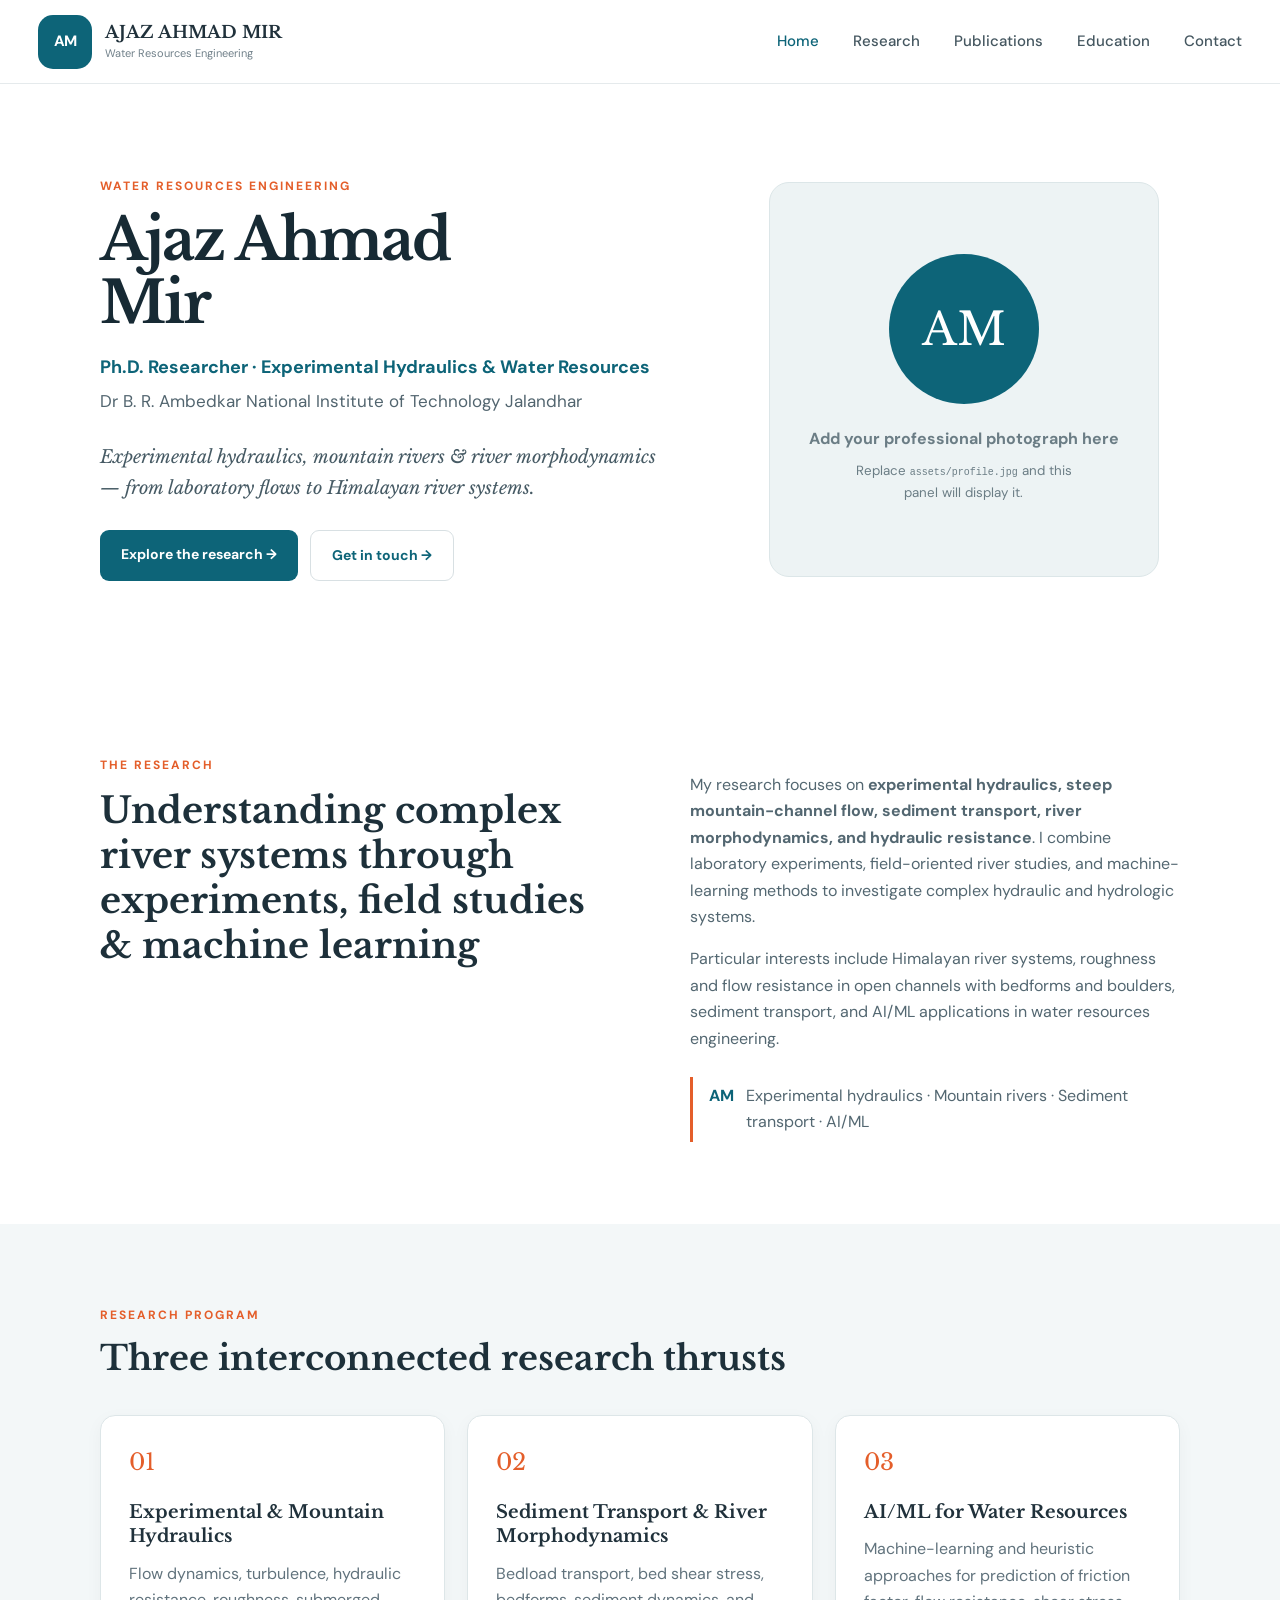
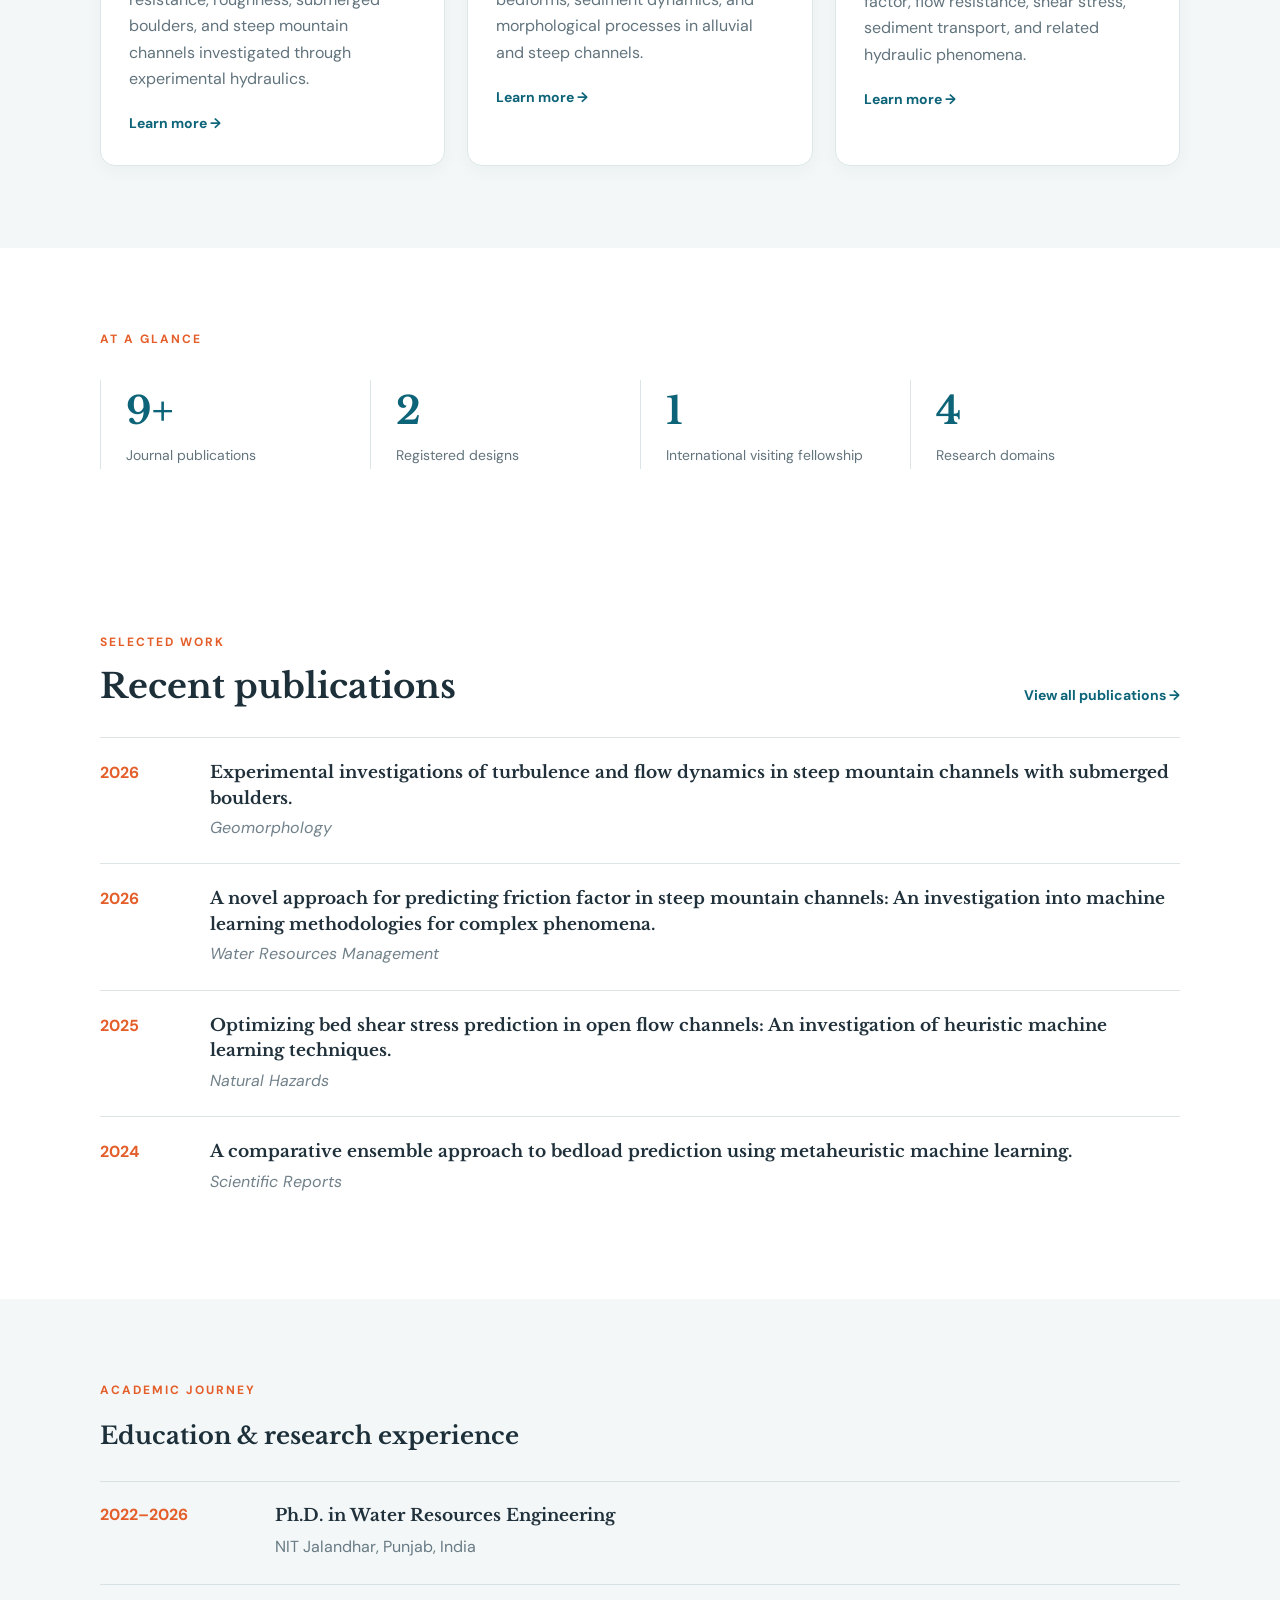
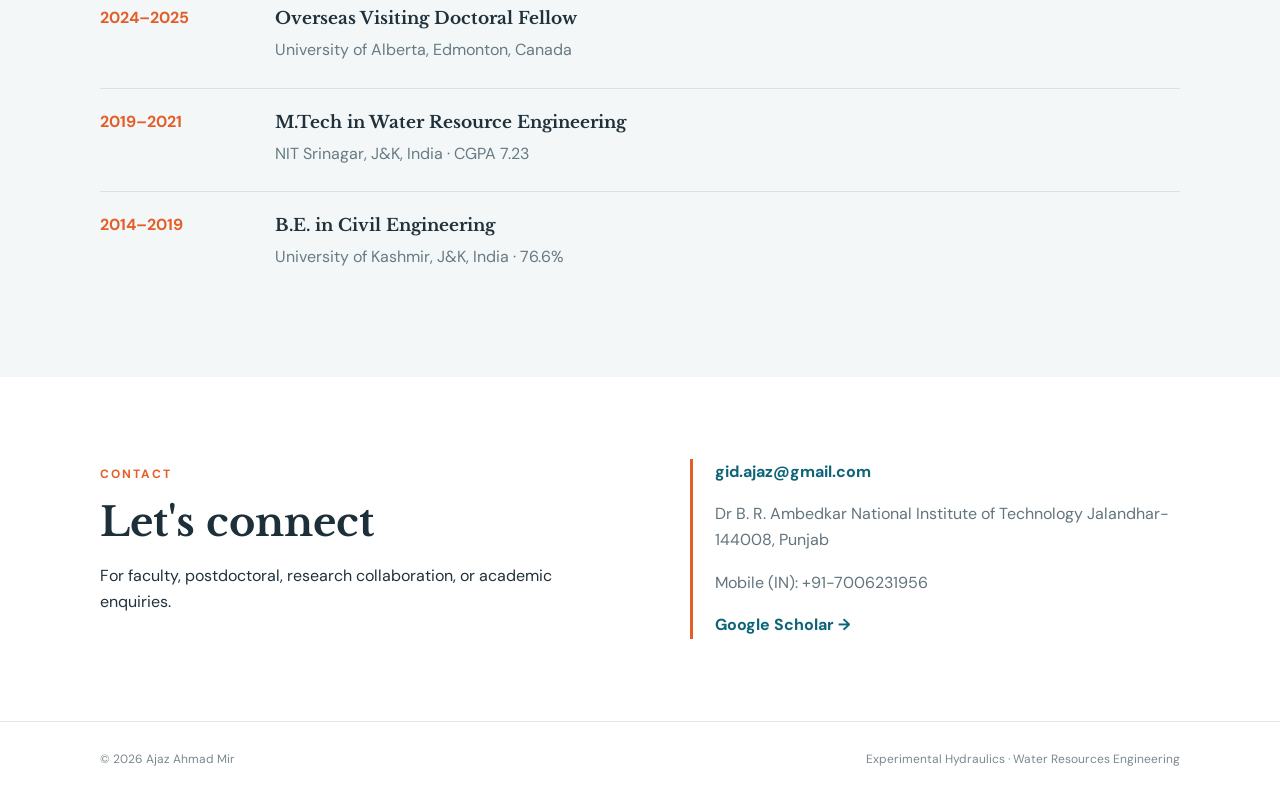
==== index.html @ 6a866491 "Add files via upload" ====
<!DOCTYPE html>
<html lang="en">
<head>
  <meta charset="UTF-8">
  <meta name="viewport" content="width=device-width, initial-scale=1.0">
  <title>Ajaz Ahmad Mir | Water Resources Engineering</title>
  <meta name="description" content="Ajaz Ahmad Mir — research in experimental hydraulics, mountain rivers, sediment transport, river morphodynamics, and AI/ML applications in water resources engineering.">
  <link rel="preconnect" href="https://fonts.googleapis.com">
  <link rel="preconnect" href="https://fonts.gstatic.com" crossorigin>
  <link href="https://fonts.googleapis.com/css2?family=DM+Sans:wght@400;500;600;700&family=Libre+Baskerville:wght@400;700&display=swap" rel="stylesheet">
  <link rel="stylesheet" href="assets/style.css">
</head>
<body>
<header class="site-header">
  <div class="nav-wrap">
    <a class="brand" href="index.html">
      <span class="brand-mark"><span>AM</span></span>
      <span class="brand-text"><strong>AJAZ AHMAD MIR</strong><small>Water Resources Engineering</small></span>
    </a>
    <button class="menu-toggle" aria-label="Open menu">☰</button>
    <nav class="nav">
      <a class="active" href="index.html">Home</a>
      <a href="research.html">Research</a>
      <a href="publications.html">Publications</a>
      <a href="#education">Education</a>
      <a href="#contact">Contact</a>
    </nav>
  </div>
</header>

<main>
<section class="hero section">
  <div class="hero-copy">
    <div class="eyebrow">WATER RESOURCES ENGINEERING</div>
    <h1>Ajaz Ahmad<br>Mir</h1>
    <p class="role">Ph.D. Researcher · Experimental Hydraulics &amp; Water Resources</p>
    <p class="affiliation">Dr B. R. Ambedkar National Institute of Technology Jalandhar</p>
    <p class="tagline"><em>Experimental hydraulics, mountain rivers &amp; river morphodynamics — from laboratory flows to Himalayan river systems.</em></p>
    <div class="buttons">
      <a class="button primary" href="research.html">Explore the research →</a>
      <a class="button secondary" href="#contact">Get in touch →</a>
    </div>
  </div>
  <div class="hero-visual">
    <div class="portrait-placeholder">
      <div class="portrait-initials">AM</div>
      <p>Add your professional photograph here</p>
      <small>Replace <code>assets/profile.jpg</code> and this panel will display it.</small>
    </div>
  </div>
</section>

<section class="intro section">
  <div class="intro-grid">
    <div>
      <div class="eyebrow">THE RESEARCH</div>
      <h2>Understanding complex river systems through experiments, field studies &amp; machine learning</h2>
    </div>
    <div class="intro-text">
      <p>My research focuses on <strong>experimental hydraulics, steep mountain-channel flow, sediment transport, river morphodynamics, and hydraulic resistance</strong>. I combine laboratory experiments, field-oriented river studies, and machine-learning methods to investigate complex hydraulic and hydrologic systems.</p>
      <p>Particular interests include Himalayan river systems, roughness and flow resistance in open channels with bedforms and boulders, sediment transport, and AI/ML applications in water resources engineering.</p>
      <div class="signature-note"><strong>AM</strong><span>Experimental hydraulics · Mountain rivers · Sediment transport · AI/ML</span></div>
    </div>
  </div>
</section>

<section class="program section section-tint">
  <div class="eyebrow">RESEARCH PROGRAM</div>
  <h2>Three interconnected research thrusts</h2>
  <div class="cards">
    <article class="card">
      <span class="number">01</span>
      <h3>Experimental &amp; Mountain Hydraulics</h3>
      <p>Flow dynamics, turbulence, hydraulic resistance, roughness, submerged boulders, and steep mountain channels investigated through experimental hydraulics.</p>
      <a href="research.html#hydraulics">Learn more →</a>
    </article>
    <article class="card">
      <span class="number">02</span>
      <h3>Sediment Transport &amp; River Morphodynamics</h3>
      <p>Bedload transport, bed shear stress, bedforms, sediment dynamics, and morphological processes in alluvial and steep channels.</p>
      <a href="research.html#sediment">Learn more →</a>
    </article>
    <article class="card">
      <span class="number">03</span>
      <h3>AI/ML for Water Resources</h3>
      <p>Machine-learning and heuristic approaches for prediction of friction factor, flow resistance, shear stress, sediment transport, and related hydraulic phenomena.</p>
      <a href="research.html#ml">Learn more →</a>
    </article>
  </div>
</section>

<section class="highlights section">
  <div class="eyebrow">AT A GLANCE</div>
  <div class="stats">
    <div><strong>9+</strong><span>Journal publications</span></div>
    <div><strong>2</strong><span>Registered designs</span></div>
    <div><strong>1</strong><span>International visiting fellowship</span></div>
    <div><strong>4</strong><span>Research domains</span></div>
  </div>
</section>

<section class="selected section">
  <div class="section-heading">
    <div><div class="eyebrow">SELECTED WORK</div><h2>Recent publications</h2></div>
    <a class="text-link" href="publications.html">View all publications →</a>
  </div>
  <div class="publication-list">
    <article>
      <span class="pub-year">2026</span>
      <div><h3>Experimental investigations of turbulence and flow dynamics in steep mountain channels with submerged boulders.</h3><p><em>Geomorphology</em></p></div>
    </article>
    <article>
      <span class="pub-year">2026</span>
      <div><h3>A novel approach for predicting friction factor in steep mountain channels: An investigation into machine learning methodologies for complex phenomena.</h3><p><em>Water Resources Management</em></p></div>
    </article>
    <article>
      <span class="pub-year">2025</span>
      <div><h3>Optimizing bed shear stress prediction in open flow channels: An investigation of heuristic machine learning techniques.</h3><p><em>Natural Hazards</em></p></div>
    </article>
    <article>
      <span class="pub-year">2024</span>
      <div><h3>A comparative ensemble approach to bedload prediction using metaheuristic machine learning.</h3><p><em>Scientific Reports</em></p></div>
    </article>
  </div>
</section>

<section id="education" class="education section section-tint">
  <div class="eyebrow">ACADEMIC JOURNEY</div>
  <h2>Education &amp; research experience</h2>
  <div class="timeline">
    <div><span>2022–2026</span><div><h3>Ph.D. in Water Resources Engineering</h3><p>NIT Jalandhar, Punjab, India</p></div></div>
    <div><span>2024–2025</span><div><h3>Overseas Visiting Doctoral Fellow</h3><p>University of Alberta, Edmonton, Canada</p></div></div>
    <div><span>2019–2021</span><div><h3>M.Tech in Water Resource Engineering</h3><p>NIT Srinagar, J&amp;K, India · CGPA 7.23</p></div></div>
    <div><span>2014–2019</span><div><h3>B.E. in Civil Engineering</h3><p>University of Kashmir, J&amp;K, India · 76.6%</p></div></div>
  </div>
</section>

<section id="contact" class="contact section">
  <div>
    <div class="eyebrow">CONTACT</div>
    <h2>Let's connect</h2>
    <p>For faculty, postdoctoral, research collaboration, or academic enquiries.</p>
  </div>
  <div class="contact-card">
    <a href="mailto:gid.ajaz@gmail.com">gid.ajaz@gmail.com</a>
    <p>Dr B. R. Ambedkar National Institute of Technology Jalandhar-144008, Punjab</p>
    <p>Mobile (IN): +91-7006231956</p>
    <a href="#" aria-label="Add your Google Scholar URL">Google Scholar →</a>
  </div>
</section>
</main>

<footer><span>© 2026 Ajaz Ahmad Mir</span><span>Experimental Hydraulics · Water Resources Engineering</span></footer>
<script src="assets/script.js"></script>
</body>
</html>
---- assets/style.css ----
*{box-sizing:border-box}html{scroll-behavior:smooth}body{margin:0;color:#20313b;background:#fff;font-family:"DM Sans",Arial,sans-serif;line-height:1.65}.site-header{height:84px;border-bottom:1px solid #e5eaec;background:rgba(255,255,255,.96);position:sticky;top:0;z-index:10}.nav-wrap{max-width:1280px;height:100%;margin:auto;padding:0 38px;display:flex;align-items:center;justify-content:space-between}.brand{display:flex;align-items:center;gap:13px;color:#20313b;text-decoration:none}.brand-mark{width:54px;height:54px;border-radius:15px;background:#0d6478;color:#fff;display:grid;place-items:center;font-weight:700;letter-spacing:-1px;font-size:15px}.brand-mark:after{content:"";position:absolute}.brand-text{display:flex;flex-direction:column;line-height:1.15}.brand-text strong{font-family:"Libre Baskerville",serif;font-size:17px}.brand-text small{font-size:11px;color:#71818a;margin-top:4px}.nav{display:flex;gap:34px}.nav a{color:#455760;text-decoration:none;font-size:15px;font-weight:500}.nav a:hover,.nav a.active{color:#0d6478}.menu-toggle{display:none;background:none;border:0;font-size:25px;color:#0d6478}.section{padding:82px max(38px,calc((100vw - 1080px)/2))}.hero{min-height:590px;display:grid;grid-template-columns:1.05fr .8fr;gap:80px;align-items:center}.eyebrow{font-size:12px;letter-spacing:2px;font-weight:700;color:#e45e2a;margin-bottom:12px}.hero h1,.page-hero h1{font-family:"Libre Baskerville",serif;font-size:58px;line-height:1.1;letter-spacing:-2px;margin:0 0 17px;color:#172a34}.role{font-size:18px;color:#0d6478;font-weight:700;margin:0 0 4px}.affiliation{font-size:17px;color:#52656f;margin:0}.tagline{font-family:"Libre Baskerville",serif;font-size:18px;line-height:1.7;margin:27px 0;color:#465a64;max-width:600px}.buttons{display:flex;gap:12px;margin-top:25px}.button{padding:13px 21px;border-radius:9px;text-decoration:none;font-weight:700;font-size:14px}.primary{background:#0d6478;color:#fff}.secondary{border:1px solid #d8e0e3;color:#0d6478;background:#fff}.hero-visual{display:flex;justify-content:center}.portrait-placeholder{width:min(390px,100%);height:395px;border-radius:20px;background:#edf3f4;border:1px solid #dce6e8;display:flex;flex-direction:column;align-items:center;justify-content:center;text-align:center;color:#6b7d85}.portrait-initials{width:150px;height:150px;border-radius:50%;background:#0d6478;color:white;display:grid;place-items:center;font-family:"Libre Baskerville",serif;font-size:45px;margin-bottom:22px}.portrait-placeholder p{margin:0;font-weight:700}.portrait-placeholder small{max-width:250px;margin-top:7px}.portrait-placeholder code{font-size:10px}.intro-grid{display:grid;grid-template-columns:1fr 1fr;gap:100px}.intro h2,.program h2,.highlights h2,.selected h2,.education h2,.contact h2,.research-detail h2,.section h2{font-family:"Libre Baskerville",serif;color:#1d303a;line-height:1.25}.intro h2{font-size:36px;margin:0}.intro-text{font-size:16px;color:#536771}.signature-note{border-left:3px solid #e45e2a;padding:6px 0 6px 16px;margin-top:25px;display:flex;gap:12px}.signature-note strong{color:#0d6478}.section-tint{background:#f3f7f8}.program h2{font-size:34px;margin:0 0 35px}.cards{display:grid;grid-template-columns:repeat(3,1fr);gap:22px}.cards.two{grid-template-columns:repeat(2,1fr)}.card{background:white;border:1px solid #dde6e8;border-radius:15px;padding:28px;box-shadow:0 5px 18px rgba(22,49,61,.04)}.number{display:block;color:#e45e2a;font-family:"Libre Baskerville",serif;font-size:23px;margin-bottom:18px}.card h3{font-family:"Libre Baskerville",serif;font-size:18px;line-height:1.35;margin:0 0 12px}.card p{color:#61737d;margin:0 0 18px}.card a,.text-link{color:#0d6478;text-decoration:none;font-weight:700;font-size:14px}.stats{display:grid;grid-template-columns:repeat(4,1fr);margin-top:30px}.stats div{border-left:1px solid #dbe4e6;padding-left:25px}.stats strong{display:block;font-family:"Libre Baskerville",serif;font-size:38px;color:#0d6478}.stats span{color:#63747d;font-size:14px}.section-heading{display:flex;justify-content:space-between;align-items:end;margin-bottom:30px}.selected h2{margin:0;font-size:34px}.publication-list article{display:grid;grid-template-columns:90px 1fr;gap:20px;padding:22px 0;border-top:1px solid #dce4e6}.pub-year{color:#e45e2a;font-weight:700}.publication-list h3{font-family:"Libre Baskerville",serif;font-size:17px;line-height:1.5;margin:0 0 4px}.publication-list p{margin:0;color:#71818a}.timeline{margin-top:30px}.timeline>div{display:grid;grid-template-columns:150px 1fr;gap:25px;padding:20px 0;border-top:1px solid #d8e2e4}.timeline span{color:#e45e2a;font-weight:700}.timeline h3{margin:0;font-family:"Libre Baskerville",serif;font-size:17px}.timeline p{margin:4px 0;color:#687a83}.contact{display:grid;grid-template-columns:1fr 1fr;gap:100px;align-items:center}.contact h2{font-size:40px;margin:0 0 12px}.contact-card{border-left:3px solid #e45e2a;padding-left:22px}.contact-card a{color:#0d6478;font-weight:700;text-decoration:none}.contact-card p{color:#62747d}.page-hero{padding-top:95px;padding-bottom:80px;background:#f3f7f8}.page-hero h1{font-size:50px;max-width:800px}.page-hero>p{font-size:18px;color:#60727b;max-width:760px}.research-detail{padding-top:30px}.research-detail article{display:grid;grid-template-columns:80px 1fr;gap:25px;padding:70px 0;border-bottom:1px solid #dce4e6}.research-num{font-family:"Libre Baskerville",serif;color:#e45e2a;font-size:25px}.research-detail h2{font-size:32px;margin:0 0 16px}.research-detail p{max-width:780px;color:#5a6d77;font-size:17px}.tags{display:flex;gap:8px;flex-wrap:wrap;margin-top:22px}.tags span{border:1px solid #d8e3e5;border-radius:999px;padding:6px 12px;font-size:12px;color:#536771}.publications-full{padding-top:50px}.pub-block{margin-bottom:65px}.pub-block h2{font-size:28px;margin-bottom:20px}.pubs{list-style:none;padding:0;margin:0}.pubs li{display:grid;grid-template-columns:70px 1fr;gap:20px;padding:19px 0;border-top:1px solid #dce4e6}.pubs li>span{color:#e45e2a;font-weight:700}.pubs li div{color:#52656f}.simple-list{padding-left:20px;color:#52656f}.simple-list li{margin:12px 0}footer{border-top:1px solid #e1e7e8;padding:28px max(38px,calc((100vw - 1080px)/2));display:flex;justify-content:space-between;color:#7a898f;font-size:12px}@media(max-width:800px){.site-header{height:72px}.nav-wrap{padding:0 20px}.nav{display:none;position:absolute;top:72px;left:0;right:0;background:white;padding:20px;flex-direction:column;gap:16px;border-bottom:1px solid #ddd}.nav.open{display:flex}.menu-toggle{display:block}.section{padding:60px 22px}.hero,.intro-grid,.contact{grid-template-columns:1fr;gap:45px}.hero h1{font-size:43px}.hero-visual{order:-1}.portrait-placeholder{height:300px}.cards,.cards.two,.stats{grid-template-columns:1fr}.stats{gap:25px}.stats div{border-left:0;border-top:1px solid #dbe4e6;padding:20px 0 0}.section-heading{display:block}.text-link{display:inline-block;margin-top:10px}.timeline>div,.research-detail article,.pubs li{grid-template-columns:1fr;gap:6px}.page-hero h1{font-size:37px}footer{padding:24px 22px;display:block}footer span{display:block;margin:4px 0}.brand-text small{display:none}}
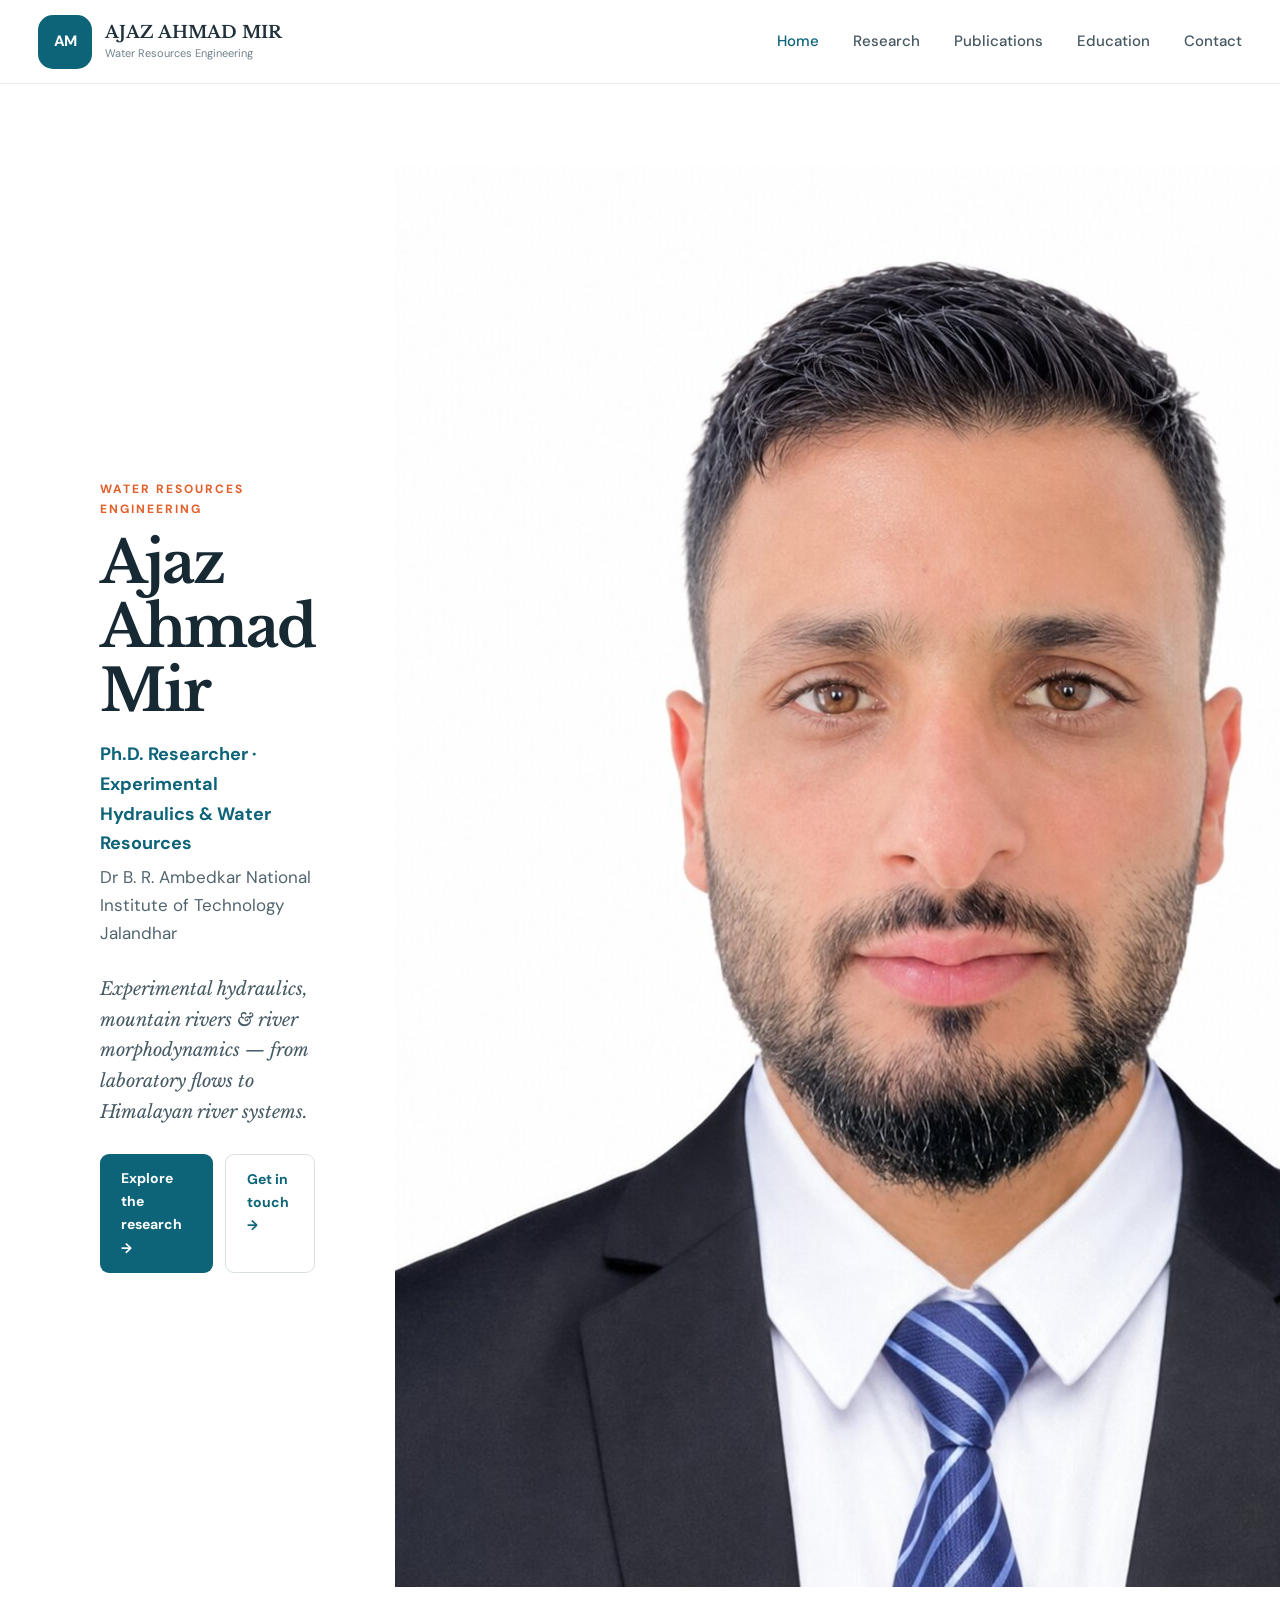
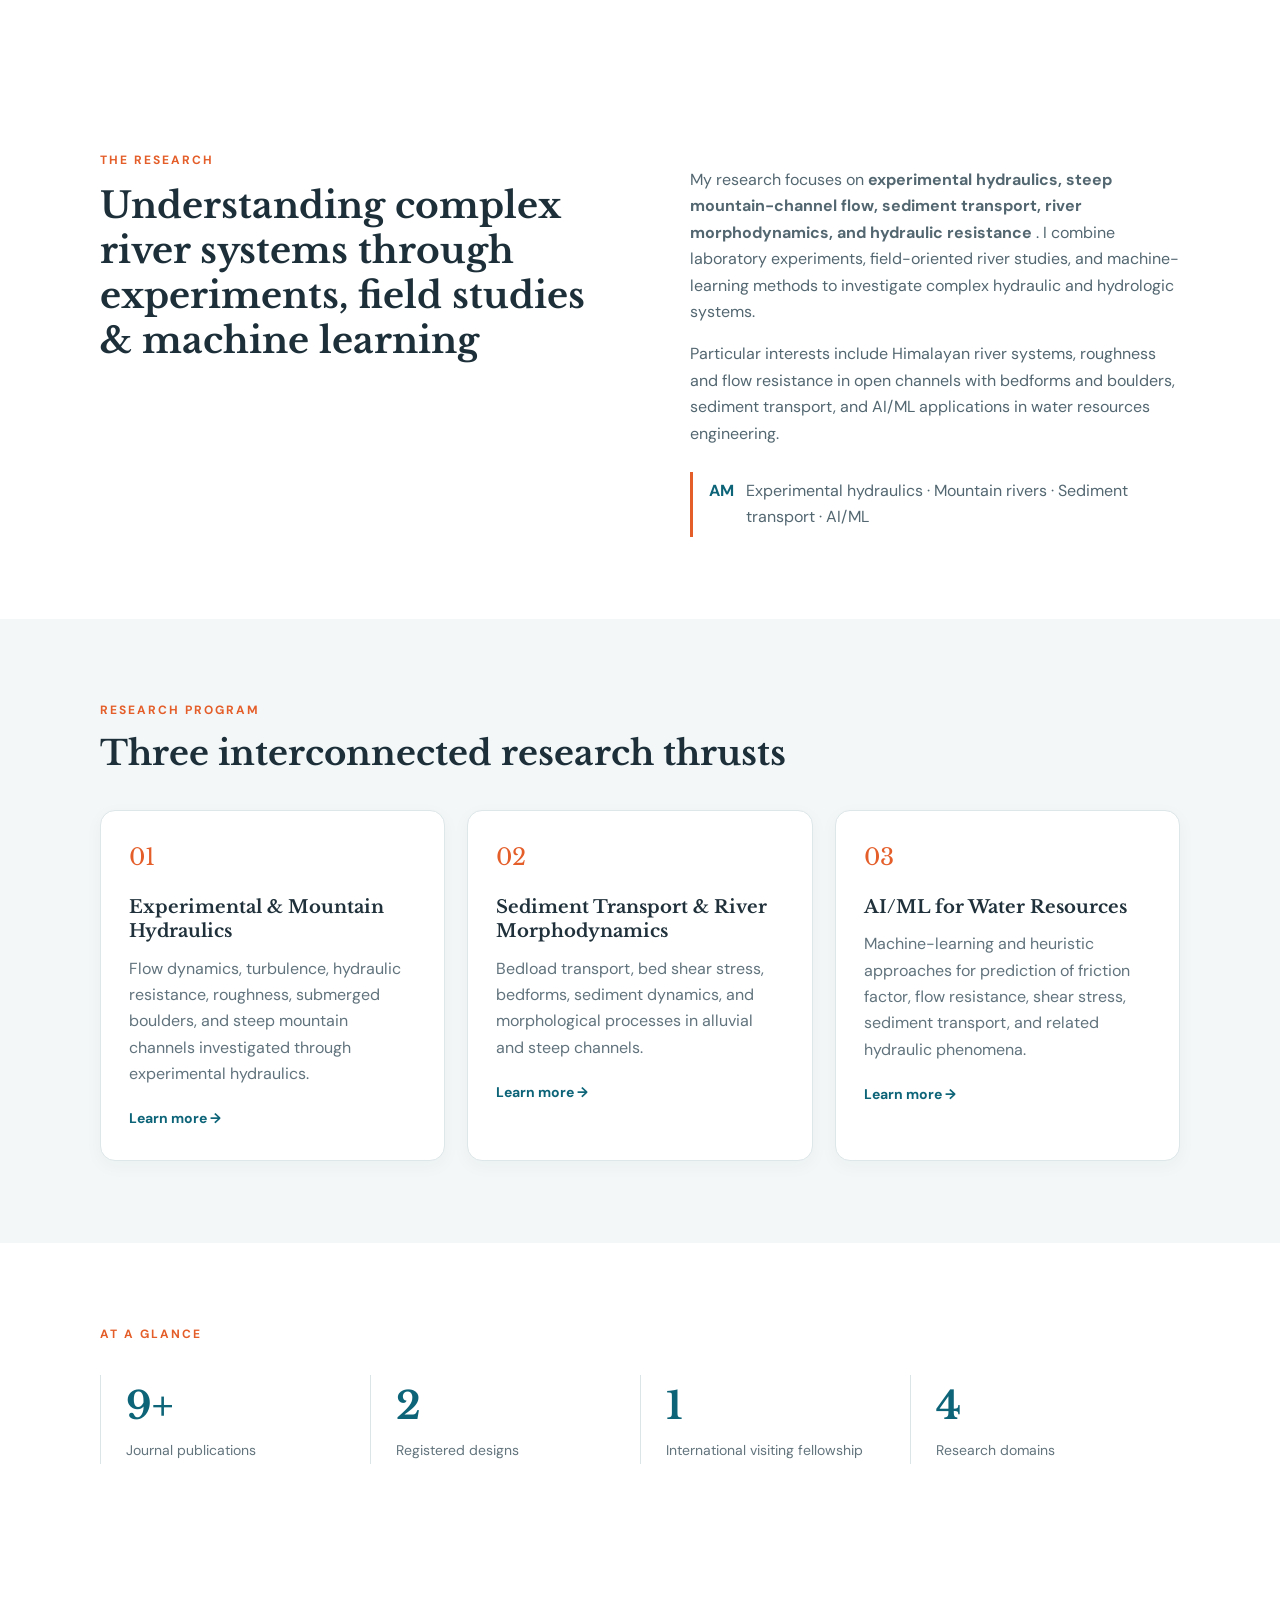
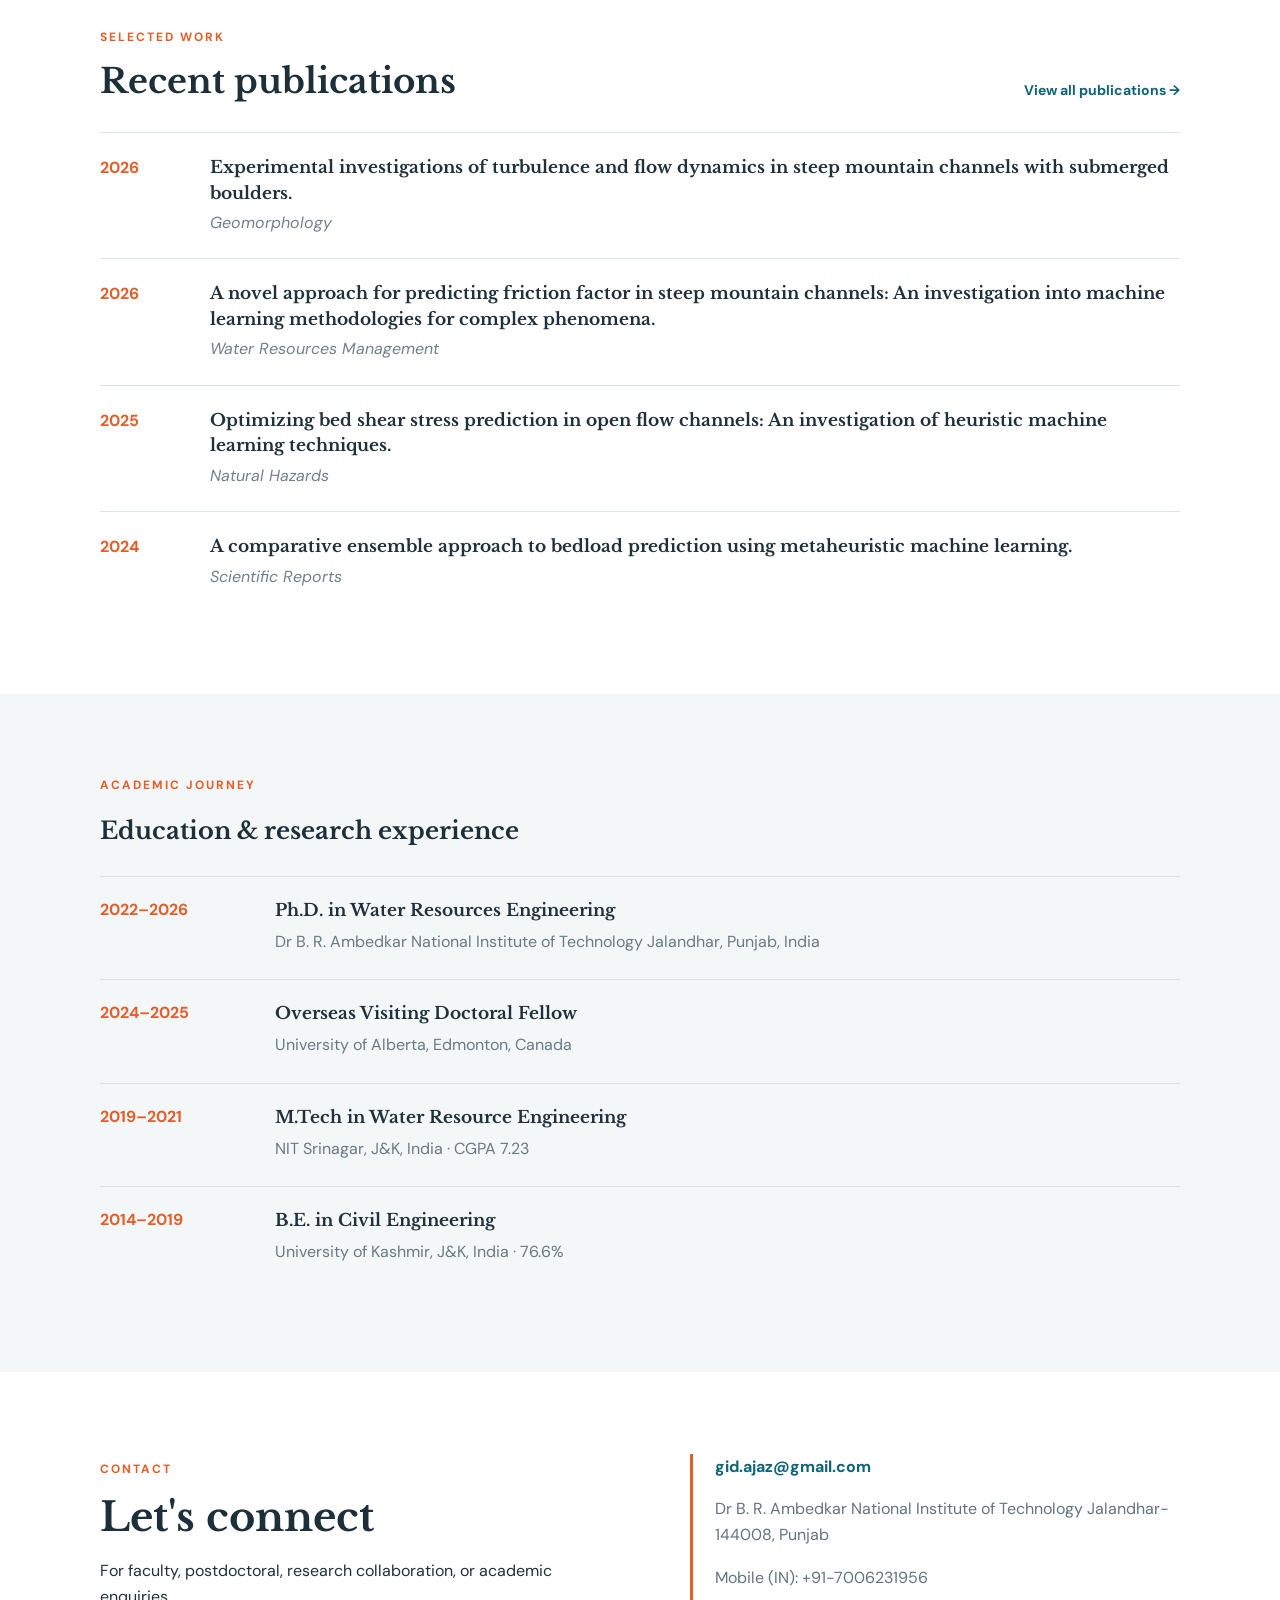
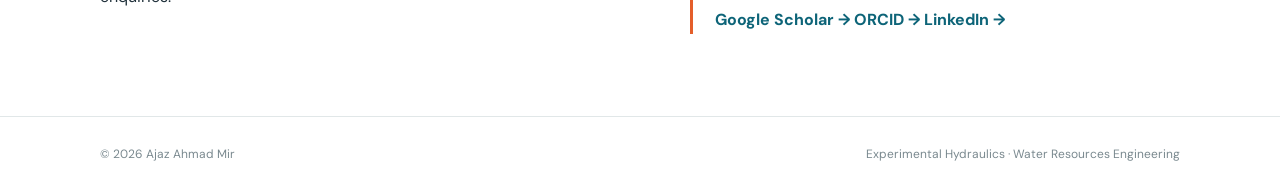
==== commit a072de71: "Update index.html" ====
--- a/index.html
+++ b/index.html
@@ -3,154 +3,715 @@
 <head>
   <meta charset="UTF-8">
   <meta name="viewport" content="width=device-width, initial-scale=1.0">
+
   <title>Ajaz Ahmad Mir | Water Resources Engineering</title>
-  <meta name="description" content="Ajaz Ahmad Mir — research in experimental hydraulics, mountain rivers, sediment transport, river morphodynamics, and AI/ML applications in water resources engineering.">
+
+  <meta name="description"
+        content="Ajaz Ahmad Mir — Experimental Hydraulics, Mountain Rivers, River Morphodynamics, Sediment Transport and AI/ML Applications in Water Resources Engineering.">
+
+  <!-- Google Fonts -->
   <link rel="preconnect" href="https://fonts.googleapis.com">
   <link rel="preconnect" href="https://fonts.gstatic.com" crossorigin>
-  <link href="https://fonts.googleapis.com/css2?family=DM+Sans:wght@400;500;600;700&family=Libre+Baskerville:wght@400;700&display=swap" rel="stylesheet">
+
+  <link
+    href="https://fonts.googleapis.com/css2?family=DM+Sans:wght@400;500;600;700&family=Libre+Baskerville:wght@400;700&display=swap"
+    rel="stylesheet">
+
+  <!-- Website CSS -->
   <link rel="stylesheet" href="assets/style.css">
 </head>
+
 <body>
+
+<!-- =========================
+     HEADER
+========================= -->
+
 <header class="site-header">
+
   <div class="nav-wrap">
+
     <a class="brand" href="index.html">
-      <span class="brand-mark"><span>AM</span></span>
-      <span class="brand-text"><strong>AJAZ AHMAD MIR</strong><small>Water Resources Engineering</small></span>
+
+      <span class="brand-mark">
+        AM
+      </span>
+
+      <span class="brand-text">
+        <strong>AJAZ AHMAD MIR</strong>
+        <small>Water Resources Engineering</small>
+      </span>
+
     </a>
-    <button class="menu-toggle" aria-label="Open menu">☰</button>
+
+    <button
+      class="menu-toggle"
+      aria-label="Open menu">
+      ☰
+    </button>
+
     <nav class="nav">
-      <a class="active" href="index.html">Home</a>
-      <a href="research.html">Research</a>
-      <a href="publications.html">Publications</a>
-      <a href="#education">Education</a>
-      <a href="#contact">Contact</a>
+
+      <a class="active" href="index.html">
+        Home
+      </a>
+
+      <a href="research.html">
+        Research
+      </a>
+
+      <a href="publications.html">
+        Publications
+      </a>
+
+      <a href="#education">
+        Education
+      </a>
+
+      <a href="#contact">
+        Contact
+      </a>
+
     </nav>
-  </div>
+
+  </div>
+
 </header>
 
+
+<!-- =========================
+     MAIN
+========================= -->
+
 <main>
+
+
+<!-- =========================
+     HERO SECTION
+========================= -->
+
 <section class="hero section">
+
   <div class="hero-copy">
-    <div class="eyebrow">WATER RESOURCES ENGINEERING</div>
-    <h1>Ajaz Ahmad<br>Mir</h1>
-    <p class="role">Ph.D. Researcher · Experimental Hydraulics &amp; Water Resources</p>
-    <p class="affiliation">Dr B. R. Ambedkar National Institute of Technology Jalandhar</p>
-    <p class="tagline"><em>Experimental hydraulics, mountain rivers &amp; river morphodynamics — from laboratory flows to Himalayan river systems.</em></p>
+
+    <div class="eyebrow">
+      WATER RESOURCES ENGINEERING
+    </div>
+
+    <h1>
+      Ajaz Ahmad<br>
+      Mir
+    </h1>
+
+    <p class="role">
+      Ph.D. Researcher · Experimental Hydraulics &amp; Water Resources
+    </p>
+
+    <p class="affiliation">
+      Dr B. R. Ambedkar National Institute of Technology Jalandhar
+    </p>
+
+    <p class="tagline">
+      <em>
+        Experimental hydraulics, mountain rivers &amp; river
+        morphodynamics — from laboratory flows to Himalayan
+        river systems.
+      </em>
+    </p>
+
+
     <div class="buttons">
-      <a class="button primary" href="research.html">Explore the research →</a>
-      <a class="button secondary" href="#contact">Get in touch →</a>
-    </div>
-  </div>
+
+      <a
+        class="button primary"
+        href="research.html">
+        Explore the research →
+      </a>
+
+      <a
+        class="button secondary"
+        href="#contact">
+        Get in touch →
+      </a>
+
+    </div>
+
+  </div>
+
+
+  <!-- =========================
+       PROFILE PHOTO
+  ========================= -->
+
   <div class="hero-visual">
-    <div class="portrait-placeholder">
-      <div class="portrait-initials">AM</div>
-      <p>Add your professional photograph here</p>
-      <small>Replace <code>assets/profile.jpg</code> and this panel will display it.</small>
-    </div>
-  </div>
+
+    <img
+      class="profile-photo"
+      src="assets/profile.jpg"
+      alt="Ajaz Ahmad Mir">
+
+  </div>
+
 </section>
 
+
+
+<!-- =========================
+     INTRODUCTION
+========================= -->
+
 <section class="intro section">
+
   <div class="intro-grid">
-    <div>
-      <div class="eyebrow">THE RESEARCH</div>
-      <h2>Understanding complex river systems through experiments, field studies &amp; machine learning</h2>
-    </div>
+
+    <div>
+
+      <div class="eyebrow">
+        THE RESEARCH
+      </div>
+
+      <h2>
+        Understanding complex river systems through
+        experiments, field studies &amp; machine learning
+      </h2>
+
+    </div>
+
+
     <div class="intro-text">
-      <p>My research focuses on <strong>experimental hydraulics, steep mountain-channel flow, sediment transport, river morphodynamics, and hydraulic resistance</strong>. I combine laboratory experiments, field-oriented river studies, and machine-learning methods to investigate complex hydraulic and hydrologic systems.</p>
-      <p>Particular interests include Himalayan river systems, roughness and flow resistance in open channels with bedforms and boulders, sediment transport, and AI/ML applications in water resources engineering.</p>
-      <div class="signature-note"><strong>AM</strong><span>Experimental hydraulics · Mountain rivers · Sediment transport · AI/ML</span></div>
-    </div>
-  </div>
+
+      <p>
+        My research focuses on
+        <strong>
+          experimental hydraulics, steep mountain-channel
+          flow, sediment transport, river morphodynamics,
+          and hydraulic resistance
+        </strong>.
+        I combine laboratory experiments, field-oriented
+        river studies, and machine-learning methods to
+        investigate complex hydraulic and hydrologic systems.
+      </p>
+
+      <p>
+        Particular interests include Himalayan river systems,
+        roughness and flow resistance in open channels with
+        bedforms and boulders, sediment transport, and
+        AI/ML applications in water resources engineering.
+      </p>
+
+      <div class="signature-note">
+
+        <strong>
+          AM
+        </strong>
+
+        <span>
+          Experimental hydraulics · Mountain rivers ·
+          Sediment transport · AI/ML
+        </span>
+
+      </div>
+
+    </div>
+
+  </div>
+
 </section>
 
+
+
+<!-- =========================
+     RESEARCH PROGRAM
+========================= -->
+
 <section class="program section section-tint">
-  <div class="eyebrow">RESEARCH PROGRAM</div>
-  <h2>Three interconnected research thrusts</h2>
+
+  <div class="eyebrow">
+    RESEARCH PROGRAM
+  </div>
+
+  <h2>
+    Three interconnected research thrusts
+  </h2>
+
+
   <div class="cards">
+
+
+    <!-- Research 01 -->
+
     <article class="card">
-      <span class="number">01</span>
-      <h3>Experimental &amp; Mountain Hydraulics</h3>
-      <p>Flow dynamics, turbulence, hydraulic resistance, roughness, submerged boulders, and steep mountain channels investigated through experimental hydraulics.</p>
-      <a href="research.html#hydraulics">Learn more →</a>
+
+      <span class="number">
+        01
+      </span>
+
+      <h3>
+        Experimental &amp; Mountain Hydraulics
+      </h3>
+
+      <p>
+        Flow dynamics, turbulence, hydraulic resistance,
+        roughness, submerged boulders, and steep mountain
+        channels investigated through experimental hydraulics.
+      </p>
+
+      <a href="research.html#hydraulics">
+        Learn more →
+      </a>
+
     </article>
+
+
+
+    <!-- Research 02 -->
+
     <article class="card">
-      <span class="number">02</span>
-      <h3>Sediment Transport &amp; River Morphodynamics</h3>
-      <p>Bedload transport, bed shear stress, bedforms, sediment dynamics, and morphological processes in alluvial and steep channels.</p>
-      <a href="research.html#sediment">Learn more →</a>
+
+      <span class="number">
+        02
+      </span>
+
+      <h3>
+        Sediment Transport &amp;
+        River Morphodynamics
+      </h3>
+
+      <p>
+        Bedload transport, bed shear stress, bedforms,
+        sediment dynamics, and morphological processes
+        in alluvial and steep channels.
+      </p>
+
+      <a href="research.html#sediment">
+        Learn more →
+      </a>
+
     </article>
+
+
+
+    <!-- Research 03 -->
+
     <article class="card">
-      <span class="number">03</span>
-      <h3>AI/ML for Water Resources</h3>
-      <p>Machine-learning and heuristic approaches for prediction of friction factor, flow resistance, shear stress, sediment transport, and related hydraulic phenomena.</p>
-      <a href="research.html#ml">Learn more →</a>
+
+      <span class="number">
+        03
+      </span>
+
+      <h3>
+        AI/ML for Water Resources
+      </h3>
+
+      <p>
+        Machine-learning and heuristic approaches for
+        prediction of friction factor, flow resistance,
+        shear stress, sediment transport, and related
+        hydraulic phenomena.
+      </p>
+
+      <a href="research.html#ml">
+        Learn more →
+      </a>
+
     </article>
-  </div>
+
+  </div>
+
 </section>
 
+
+
+<!-- =========================
+     AT A GLANCE
+========================= -->
+
 <section class="highlights section">
-  <div class="eyebrow">AT A GLANCE</div>
+
+  <div class="eyebrow">
+    AT A GLANCE
+  </div>
+
   <div class="stats">
-    <div><strong>9+</strong><span>Journal publications</span></div>
-    <div><strong>2</strong><span>Registered designs</span></div>
-    <div><strong>1</strong><span>International visiting fellowship</span></div>
-    <div><strong>4</strong><span>Research domains</span></div>
-  </div>
+
+    <div>
+      <strong>9+</strong>
+      <span>Journal publications</span>
+    </div>
+
+    <div>
+      <strong>2</strong>
+      <span>Registered designs</span>
+    </div>
+
+    <div>
+      <strong>1</strong>
+      <span>International visiting fellowship</span>
+    </div>
+
+    <div>
+      <strong>4</strong>
+      <span>Research domains</span>
+    </div>
+
+  </div>
+
 </section>
 
+
+
+<!-- =========================
+     SELECTED PUBLICATIONS
+========================= -->
+
 <section class="selected section">
+
   <div class="section-heading">
-    <div><div class="eyebrow">SELECTED WORK</div><h2>Recent publications</h2></div>
-    <a class="text-link" href="publications.html">View all publications →</a>
-  </div>
+
+    <div>
+
+      <div class="eyebrow">
+        SELECTED WORK
+      </div>
+
+      <h2>
+        Recent publications
+      </h2>
+
+    </div>
+
+    <a
+      class="text-link"
+      href="publications.html">
+      View all publications →
+    </a>
+
+  </div>
+
+
   <div class="publication-list">
+
+
     <article>
-      <span class="pub-year">2026</span>
-      <div><h3>Experimental investigations of turbulence and flow dynamics in steep mountain channels with submerged boulders.</h3><p><em>Geomorphology</em></p></div>
+
+      <span class="pub-year">
+        2026
+      </span>
+
+      <div>
+
+        <h3>
+          Experimental investigations of turbulence and flow
+          dynamics in steep mountain channels with submerged
+          boulders.
+        </h3>
+
+        <p>
+          <em>Geomorphology</em>
+        </p>
+
+      </div>
+
     </article>
+
+
+
     <article>
-      <span class="pub-year">2026</span>
-      <div><h3>A novel approach for predicting friction factor in steep mountain channels: An investigation into machine learning methodologies for complex phenomena.</h3><p><em>Water Resources Management</em></p></div>
+
+      <span class="pub-year">
+        2026
+      </span>
+
+      <div>
+
+        <h3>
+          A novel approach for predicting friction factor
+          in steep mountain channels: An investigation into
+          machine learning methodologies for complex phenomena.
+        </h3>
+
+        <p>
+          <em>Water Resources Management</em>
+        </p>
+
+      </div>
+
     </article>
+
+
+
     <article>
-      <span class="pub-year">2025</span>
-      <div><h3>Optimizing bed shear stress prediction in open flow channels: An investigation of heuristic machine learning techniques.</h3><p><em>Natural Hazards</em></p></div>
+
+      <span class="pub-year">
+        2025
+      </span>
+
+      <div>
+
+        <h3>
+          Optimizing bed shear stress prediction in open
+          flow channels: An investigation of heuristic
+          machine learning techniques.
+        </h3>
+
+        <p>
+          <em>Natural Hazards</em>
+        </p>
+
+      </div>
+
     </article>
+
+
+
     <article>
-      <span class="pub-year">2024</span>
-      <div><h3>A comparative ensemble approach to bedload prediction using metaheuristic machine learning.</h3><p><em>Scientific Reports</em></p></div>
+
+      <span class="pub-year">
+        2024
+      </span>
+
+      <div>
+
+        <h3>
+          A comparative ensemble approach to bedload
+          prediction using metaheuristic machine learning.
+        </h3>
+
+        <p>
+          <em>Scientific Reports</em>
+        </p>
+
+      </div>
+
     </article>
-  </div>
+
+
+  </div>
+
 </section>
 
-<section id="education" class="education section section-tint">
-  <div class="eyebrow">ACADEMIC JOURNEY</div>
-  <h2>Education &amp; research experience</h2>
+
+
+<!-- =========================
+     EDUCATION
+========================= -->
+
+<section
+  id="education"
+  class="education section section-tint">
+
+  <div class="eyebrow">
+    ACADEMIC JOURNEY
+  </div>
+
+  <h2>
+    Education &amp; research experience
+  </h2>
+
+
   <div class="timeline">
-    <div><span>2022–2026</span><div><h3>Ph.D. in Water Resources Engineering</h3><p>NIT Jalandhar, Punjab, India</p></div></div>
-    <div><span>2024–2025</span><div><h3>Overseas Visiting Doctoral Fellow</h3><p>University of Alberta, Edmonton, Canada</p></div></div>
-    <div><span>2019–2021</span><div><h3>M.Tech in Water Resource Engineering</h3><p>NIT Srinagar, J&amp;K, India · CGPA 7.23</p></div></div>
-    <div><span>2014–2019</span><div><h3>B.E. in Civil Engineering</h3><p>University of Kashmir, J&amp;K, India · 76.6%</p></div></div>
-  </div>
+
+
+    <div>
+
+      <span>
+        2022–2026
+      </span>
+
+      <div>
+
+        <h3>
+          Ph.D. in Water Resources Engineering
+        </h3>
+
+        <p>
+          Dr B. R. Ambedkar National Institute of
+          Technology Jalandhar, Punjab, India
+        </p>
+
+      </div>
+
+    </div>
+
+
+
+    <div>
+
+      <span>
+        2024–2025
+      </span>
+
+      <div>
+
+        <h3>
+          Overseas Visiting Doctoral Fellow
+        </h3>
+
+        <p>
+          University of Alberta, Edmonton, Canada
+        </p>
+
+      </div>
+
+    </div>
+
+
+
+    <div>
+
+      <span>
+        2019–2021
+      </span>
+
+      <div>
+
+        <h3>
+          M.Tech in Water Resource Engineering
+        </h3>
+
+        <p>
+          NIT Srinagar, J&amp;K, India · CGPA 7.23
+        </p>
+
+      </div>
+
+    </div>
+
+
+
+    <div>
+
+      <span>
+        2014–2019
+      </span>
+
+      <div>
+
+        <h3>
+          B.E. in Civil Engineering
+        </h3>
+
+        <p>
+          University of Kashmir, J&amp;K, India · 76.6%
+        </p>
+
+      </div>
+
+    </div>
+
+
+  </div>
+
 </section>
 
-<section id="contact" class="contact section">
+
+
+<!-- =========================
+     CONTACT
+========================= -->
+
+<section
+  id="contact"
+  class="contact section">
+
+
   <div>
-    <div class="eyebrow">CONTACT</div>
-    <h2>Let's connect</h2>
-    <p>For faculty, postdoctoral, research collaboration, or academic enquiries.</p>
-  </div>
+
+    <div class="eyebrow">
+      CONTACT
+    </div>
+
+    <h2>
+      Let's connect
+    </h2>
+
+    <p>
+      For faculty, postdoctoral, research collaboration,
+      or academic enquiries.
+    </p>
+
+  </div>
+
+
   <div class="contact-card">
-    <a href="mailto:gid.ajaz@gmail.com">gid.ajaz@gmail.com</a>
-    <p>Dr B. R. Ambedkar National Institute of Technology Jalandhar-144008, Punjab</p>
-    <p>Mobile (IN): +91-7006231956</p>
-    <a href="#" aria-label="Add your Google Scholar URL">Google Scholar →</a>
-  </div>
+
+    <a href="mailto:gid.ajaz@gmail.com">
+      gid.ajaz@gmail.com
+    </a>
+
+    <p>
+      Dr B. R. Ambedkar National Institute of Technology
+      Jalandhar-144008, Punjab
+    </p>
+
+    <p>
+      Mobile (IN): +91-7006231956
+    </p>
+
+
+    <!-- Academic Profiles -->
+
+    <div class="social-links">
+
+      <a
+        href="https://scholar.google.com/citations?user=90WNMHwAAAAJ&amp;hl=en"
+        target="_blank"
+        rel="noopener noreferrer">
+
+        Google Scholar →
+      </a>
+
+
+      <a
+        href="https://orcid.org/0000-0002-4164-4027"
+        target="_blank"
+        rel="noopener noreferrer">
+
+        ORCID →
+      </a>
+
+
+      <a
+        href="https://www.linkedin.com/in/ajaz-mir-40342b1a8/"
+        target="_blank"
+        rel="noopener noreferrer">
+
+        LinkedIn →
+      </a>
+
+    </div>
+
+  </div>
+
 </section>
+
 </main>
 
-<footer><span>© 2026 Ajaz Ahmad Mir</span><span>Experimental Hydraulics · Water Resources Engineering</span></footer>
+
+
+<!-- =========================
+     FOOTER
+========================= -->
+
+<footer>
+
+  <span>
+    © 2026 Ajaz Ahmad Mir
+  </span>
+
+  <span>
+    Experimental Hydraulics · Water Resources Engineering
+  </span>
+
+</footer>
+
+
+
+<!-- =========================
+     JAVASCRIPT
+========================= -->
+
 <script src="assets/script.js"></script>
+
 </body>
-</html>+</html>
